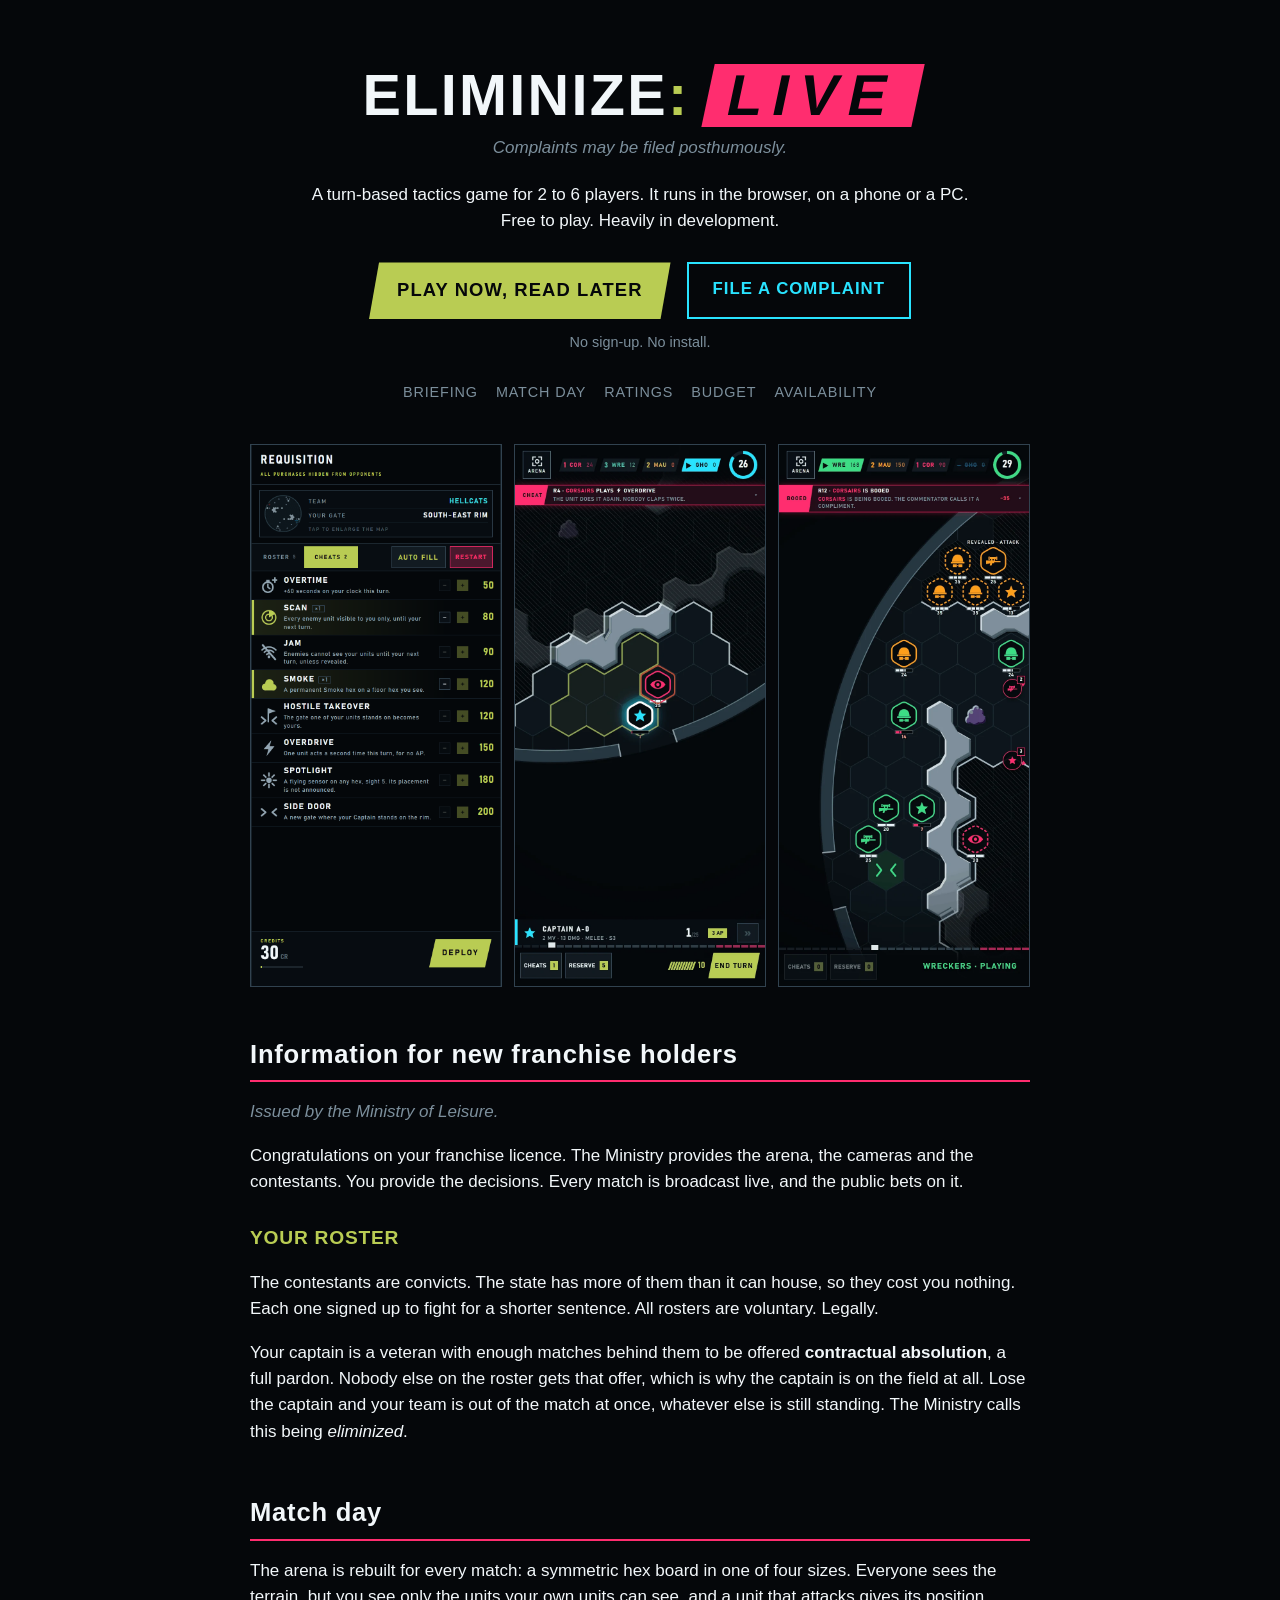
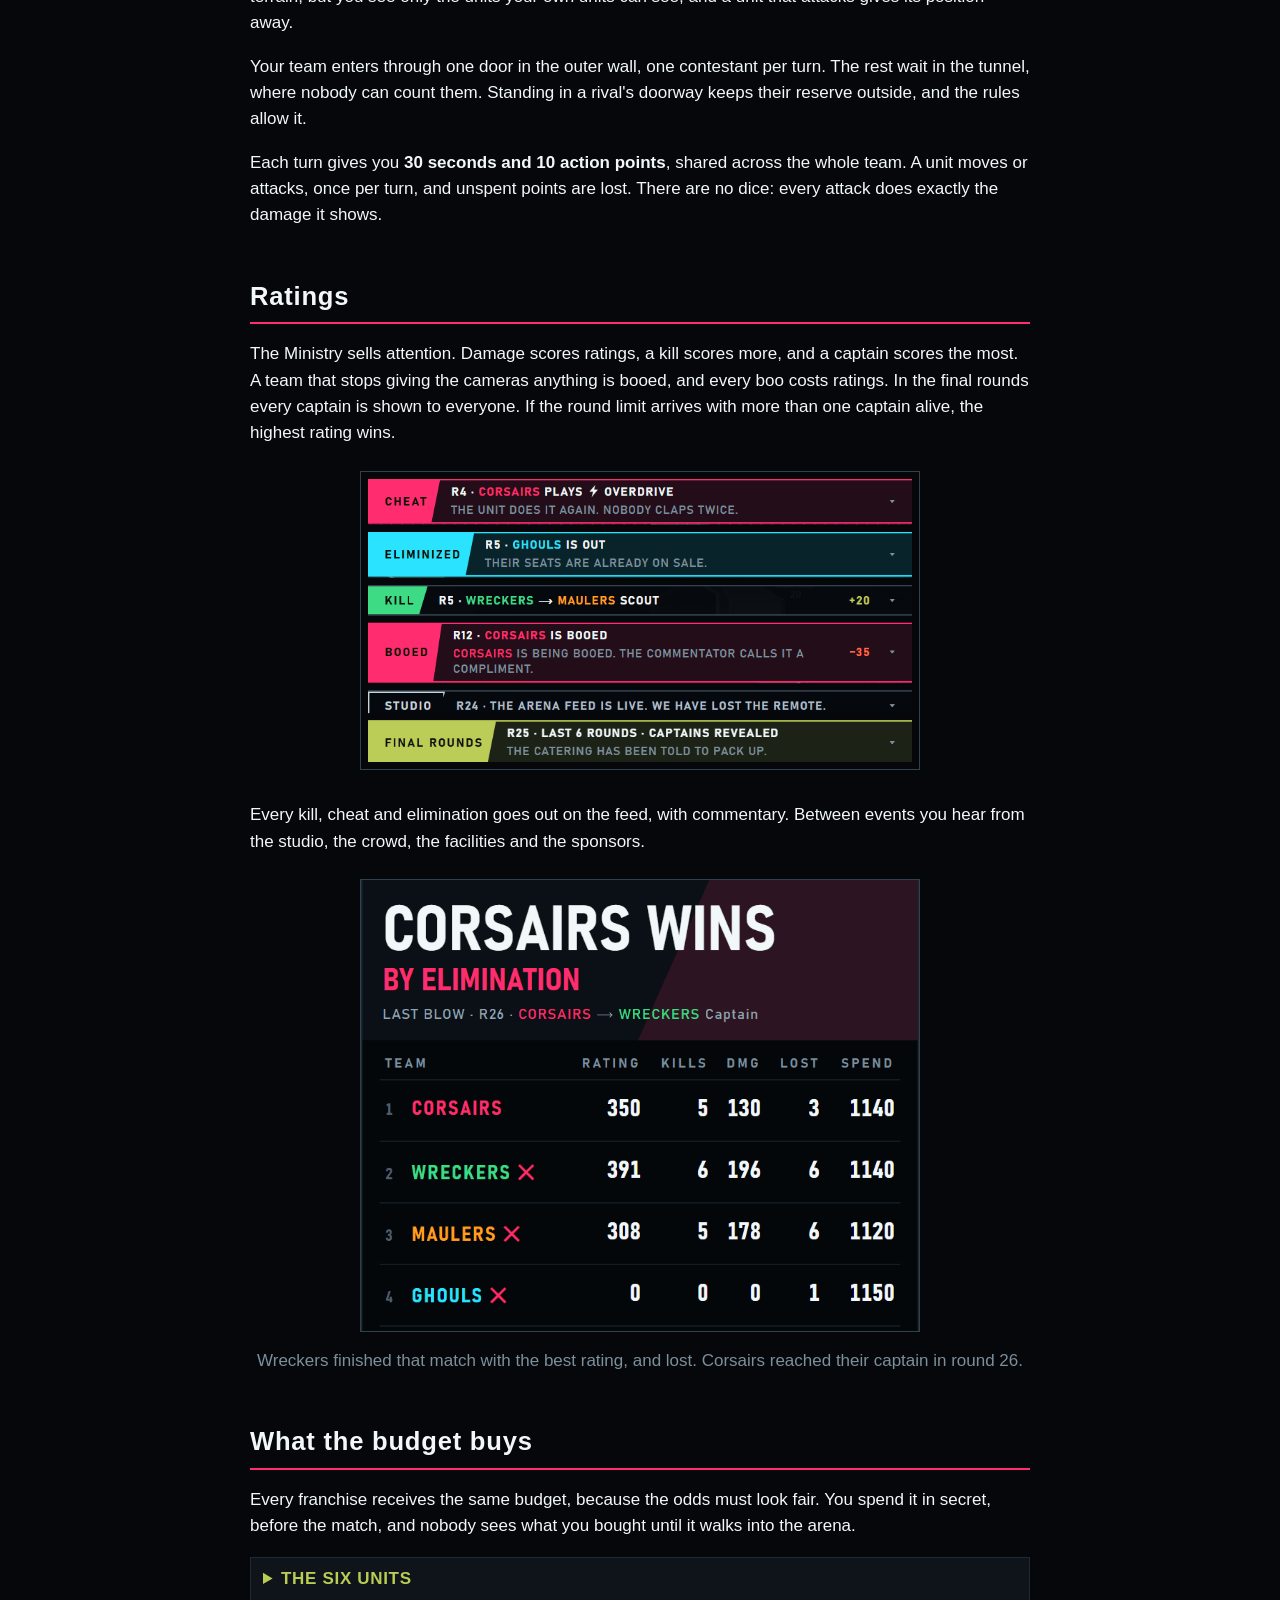
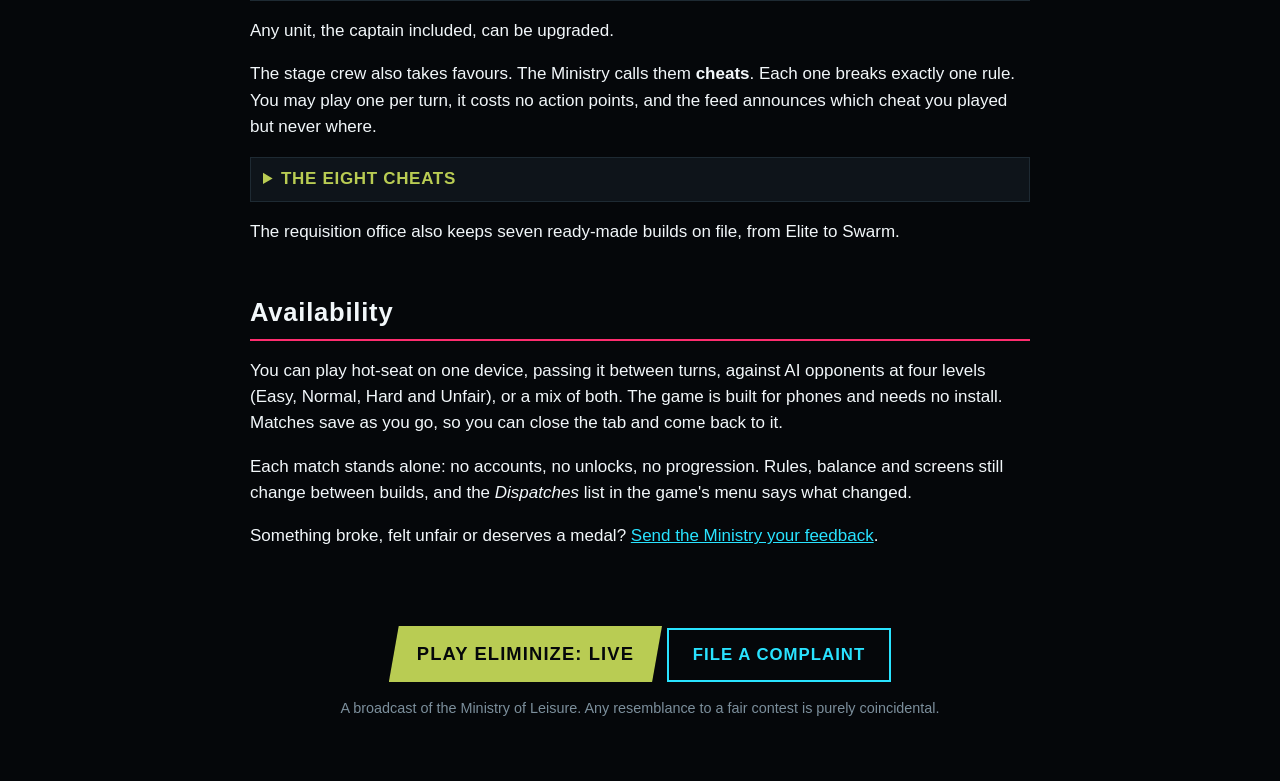
==== index.html @ 6b51dd23 "Feedback: button at the top and bottom, hide the form title, calmer emoji Co-Authored-By: Claude Son" ====
<!doctype html>
<html lang="en">
<head>
  <meta charset="utf-8">
  <meta name="viewport" content="width=device-width, initial-scale=1">
  <title>ELIMINIZE: LIVE — turn-based tactics in the browser</title>
  <meta name="description" content="A free turn-based tactics game for 2 to 6 players. Secret rosters, exact damage, 30-second turns. Hunt the enemy captain before yours is found. Plays in the browser, on a phone or a PC.">
  <meta name="theme-color" content="#05070a">
  <link rel="canonical" href="https://eliminize.github.io/">
  <link rel="icon" href="assets/avatar.svg" type="image/svg+xml">
  <link rel="icon" href="assets/avatar.png" type="image/png">
  <link rel="apple-touch-icon" href="assets/avatar.png">
  <meta property="og:type" content="website">
  <meta property="og:site_name" content="ELIMINIZE: LIVE">
  <meta property="og:title" content="ELIMINIZE: LIVE">
  <meta property="og:description" content="Turn-based tactics for 2 to 6 players. Secret rosters, exact damage, 30-second turns. Complaints may be filed posthumously.">
  <meta property="og:url" content="https://eliminize.github.io/">
  <meta property="og:image" content="https://eliminize.github.io/assets/social.png">
  <meta property="og:image:width" content="1200">
  <meta property="og:image:height" content="630">
  <meta property="og:image:alt" content="ELIMINIZE: LIVE, with two phone screenshots of a match">
  <meta name="twitter:card" content="summary_large_image">
  <link rel="stylesheet" href="style.css">
</head>
<body>

<header class="hero">
  <h1>ELIMINIZE<span class="acid">:</span> <span class="live">LIVE</span></h1>
  <p class="motto">Complaints may be filed posthumously.</p>
  <p class="lead">A turn-based tactics game for 2 to 6 players. It runs in the browser, on a phone or a PC.<br>
    Free to play. Heavily in development.</p>
  <div class="actions">
    <a class="play" href="https://fiack.no/eliminize/">Play now, read later</a>
    <a class="feedback" href="https://tally.so/r/bZWMv6" data-tally-open="bZWMv6" data-tally-hide-title="1" data-tally-emoji-text="📋" data-tally-emoji-animation="wiggle">File a complaint</a>
  </div>
  <p class="note">No sign-up. No install.</p>
  <nav aria-label="Sections">
    <a href="#roster">Briefing</a>
    <a href="#match-day">Match day</a>
    <a href="#ratings">Ratings</a>
    <a href="#budget">Budget</a>
    <a href="#availability">Availability</a>
  </nav>

  <div class="shots">
    <img src="assets/requisition.webp" alt="Requisition: the eight cheats and their prices" width="260" height="563" loading="lazy">
    <img src="assets/captain.webp" alt="A captain at 1 HP beside an enemy Scout that has just been given a second action" width="260" height="563" loading="lazy">
    <img src="assets/fight.webp" alt="Three teams fighting around a wall while the feed announces a boo" width="260" height="563" loading="lazy">
  </div>
</header>

<main>

<section id="roster">
  <h2>Information for new franchise holders</h2>
  <p class="issuer">Issued by the Ministry of Leisure.</p>

  <p>Congratulations on your franchise licence. The Ministry provides the arena, the cameras and the
    contestants. You provide the decisions. Every match is broadcast live, and the public bets on it.</p>

  <h3>Your roster</h3>
  <p>The contestants are convicts. The state has more of them than it can house, so they cost you nothing.
    Each one signed up to fight for a shorter sentence. All rosters are voluntary. Legally.</p>
  <p>Your captain is a veteran with enough matches behind them to be offered <strong>contractual
    absolution</strong>, a full pardon. Nobody else on the roster gets that offer, which is why the captain
    is on the field at all. Lose the captain and your team is out of the match at once, whatever else is
    still standing. The Ministry calls this being <em>eliminized</em>.</p>
</section>

<section id="match-day">
  <h2>Match day</h2>
  <p>The arena is rebuilt for every match: a symmetric hex board in one of four sizes. Everyone sees the
    terrain, but you see only the units your own units can see, and a unit that attacks gives its position
    away.</p>
  <p>Your team enters through one door in the outer wall, one contestant per turn. The rest wait in the
    tunnel, where nobody can count them. Standing in a rival's doorway keeps their reserve outside, and the
    rules allow it.</p>
  <p>Each turn gives you <strong>30 seconds and 10 action points</strong>, shared across the whole team.
    A unit moves or attacks, once per turn, and unspent points are lost. There are no dice: every attack
    does exactly the damage it shows.</p>
</section>

<section id="ratings">
  <h2>Ratings</h2>
  <p>The Ministry sells attention. Damage scores ratings, a kill scores more, and a captain scores the most.
    A team that stops giving the cameras anything is booed, and every boo costs ratings.
    In the final rounds every captain is shown to everyone. If the round limit arrives with more than one
    captain alive, the highest rating wins.</p>
  <figure>
    <img src="assets/feed.webp" alt="The match feed: a cheat, an elimination, a kill, a boo, a studio line and the final rounds" width="560" height="298" loading="lazy">
  </figure>
  <p>Every kill, cheat and elimination goes out on the feed, with commentary. Between events you hear from
    the studio, the crowd, the facilities and the sponsors.</p>
  <figure>
    <img src="assets/results.webp" alt="Results: Corsairs win by elimination with fewer ratings than Wreckers" width="560" height="452" loading="lazy">
    <figcaption>Wreckers finished that match with the best rating, and lost. Corsairs reached their captain in round 26.</figcaption>
  </figure>
</section>

<section id="budget">
  <h2>What the budget buys</h2>
  <p>Every franchise receives the same budget, because the odds must look fair. You spend it in secret,
    before the match, and nobody sees what you bought until it walks into the arena.</p>
  <details>
    <summary>The six units</summary>
  <table>
    <thead><tr><th>Unit</th><th>On file</th></tr></thead>
    <tbody>
      <tr><td>Scout</td><td>Fast and far-sighted. Cheap eyes.</td></tr>
      <tr><td>Trooper</td><td>The standard issue. Shoots at medium range.</td></tr>
      <tr><td>Brute</td><td>Tough and slow, nearly blind, charges into a strike.</td></tr>
      <tr><td>Sniper</td><td>Shoots further than it sees. Someone else spots the target.</td></tr>
      <tr><td>Mortar</td><td>Marks a hex in plain view and shells it next turn, with splash. Fires blind.</td></tr>
      <tr><td>Captain</td><td>Included, mandatory, fragile. Bites back in melee.</td></tr>
    </tbody>
  </table>
  </details>
  <p>Any unit, the captain included, can be upgraded.</p>

  <p>The stage crew also takes favours. The Ministry calls them <strong>cheats</strong>. Each one breaks
    exactly one rule. You may play one per turn, it costs no action points, and the feed announces which
    cheat you played but never where.</p>
  <details>
    <summary>The eight cheats</summary>
  <table>
    <thead><tr><th>Cheat</th><th>Effect</th></tr></thead>
    <tbody>
      <tr><td>Overtime</td><td>Additional time on your clock this turn.</td></tr>
      <tr><td>Scan</td><td>You see every enemy unit until your next turn.</td></tr>
      <tr><td>Jam</td><td>Enemies cannot see your units until your next turn, unless revealed.</td></tr>
      <tr><td>Smoke</td><td>A permanent smoke hex on any floor hex you can see.</td></tr>
      <tr><td>Hostile Takeover</td><td>The gate one of your units stands on becomes yours.</td></tr>
      <tr><td>Overdrive</td><td>One unit acts a second time this turn, for free.</td></tr>
      <tr><td>Spotlight</td><td>A flying sensor on any hex. Nobody is told where.</td></tr>
      <tr><td>Side Door</td><td>A new gate wherever your captain stands on the rim.</td></tr>
    </tbody>
  </table>
  </details>
  <p>The requisition office also keeps seven ready-made builds on file, from Elite to Swarm.</p>
</section>

<section id="availability">
  <h2>Availability</h2>
  <p>You can play hot-seat on one device, passing it between turns, against AI opponents at four levels
    (Easy, Normal, Hard and Unfair), or a mix of both. The game is built for phones and needs no install.
    Matches save as you go, so you can close the tab and come back to it.</p>
  <p>Each match stands alone: no accounts, no unlocks, no progression. Rules, balance and screens still
    change between builds, and the <em>Dispatches</em> list in the game's menu says what changed.</p>
  <p>Something broke, felt unfair or deserves a medal? <a href="https://tally.so/r/bZWMv6" data-tally-open="bZWMv6" data-tally-hide-title="1" data-tally-emoji-text="📋" data-tally-emoji-animation="wiggle">Send the Ministry your feedback</a>.</p>
</section>

</main>

<footer>
  <a class="play" href="https://fiack.no/eliminize/">Play ELIMINIZE: LIVE</a>
  <a class="feedback" href="https://tally.so/r/bZWMv6" data-tally-open="bZWMv6" data-tally-hide-title="1" data-tally-emoji-text="📋" data-tally-emoji-animation="wiggle">File a complaint</a>
  <p class="small">A broadcast of the Ministry of Leisure. Any resemblance to a fair contest is purely coincidental.</p>
</footer>

<script async src="https://tally.so/widgets/embed.js"></script>

</body>
</html>
---- style.css ----
/* Palette and type follow the game's own, so the site and the arena look like one broadcast. */

:root {
  --bg: #05070a;
  --panel: #0e141a;
  --line: #1e2a33;
  --line2: #31424f;
  --ink: #f2f7fa;
  --dim: #7c8f9c;
  --acid: #b9cc53;
  --hot: #ff2d6f;
  --cyan: #29e3ff;
  color-scheme: dark;
}

* {
  box-sizing: border-box;
}

html {
  -webkit-text-size-adjust: 100%;
  background: var(--bg);
}

body {
  margin: 0;
  min-height: 100vh;
  background:
    radial-gradient(1000px 460px at 18% -10%, #12202b 0%, transparent 72%) no-repeat,
    var(--bg);
  color: var(--ink);
  font-family: Bahnschrift, 'DIN Alternate', 'Roboto Condensed', 'Arial Narrow', ui-sans-serif, sans-serif;
  font-size: 1.0625rem;
  line-height: 1.55;
  -webkit-font-smoothing: antialiased;
}

a {
  color: var(--cyan);
}

.acid {
  color: var(--acid);
}

.hero,
main,
footer {
  max-width: 820px;
  margin: 0 auto;
  padding: 0 20px;
}

.hero {
  text-align: center;
  padding-top: 48px;
}

h1 {
  margin: 16px 0 4px;
  font-size: clamp(2.2rem, 8vw, 3.6rem);
  letter-spacing: 0.04em;
  line-height: 1.1;
}

.live {
  display: inline-block;
  padding: 0 0.35em;
  background: var(--hot);
  color: var(--bg);
  letter-spacing: 0.18em;
  transform: skewX(-12deg);
}

.motto,
.issuer {
  color: var(--dim);
  font-style: italic;
}

.motto {
  margin-top: 8px;
}

.lead {
  margin: 20px auto 28px;
}

.play {
  display: inline-block;
  padding: 14px 28px;
  background: var(--acid);
  color: var(--bg);
  font-weight: 700;
  font-size: 1.15rem;
  letter-spacing: 0.06em;
  text-decoration: none;
  text-transform: uppercase;
  clip-path: polygon(10px 0, 100% 0, calc(100% - 10px) 100%, 0 100%);
}

.play:hover,
.play:focus-visible {
  background: var(--ink);
}

.actions {
  display: flex;
  flex-wrap: wrap;
  justify-content: center;
  gap: 12px 16px;
}

.feedback {
  display: inline-block;
  padding: 12px 24px;
  border: 2px solid var(--cyan);
  color: var(--cyan);
  font-weight: 700;
  font-size: 1.05rem;
  letter-spacing: 0.06em;
  text-decoration: none;
  text-transform: uppercase;
}

.feedback:hover,
.feedback:focus-visible {
  background: var(--cyan);
  color: var(--bg);
}

footer .feedback {
  margin-top: 14px;
}

.note {
  margin: 12px 0 0;
  color: var(--dim);
  font-size: 0.9rem;
}

nav {
  display: flex;
  flex-wrap: wrap;
  justify-content: center;
  gap: 4px 18px;
  margin-top: 28px;
  font-size: 0.9rem;
  letter-spacing: 0.06em;
  text-transform: uppercase;
}

nav a {
  color: var(--dim);
  text-decoration: none;
}

nav a:hover,
nav a:focus-visible {
  color: var(--cyan);
}

.shots {
  display: flex;
  flex-wrap: wrap;
  justify-content: center;
  gap: 12px;
  margin: 40px 0 8px;
}

.shots img {
  width: min(260px, calc((100% - 24px) / 3));
  min-width: 200px;
  height: auto;
  border: 1px solid var(--line2);
}

@media (max-width: 660px) {
  .shots img {
    width: min(320px, 100%);
  }
}

section {
  margin-top: 48px;
  scroll-margin-top: 16px;
}

html {
  scroll-behavior: smooth;
}

details {
  margin: 12px 0;
}

summary {
  padding: 8px 12px;
  background: var(--panel);
  border: 1px solid var(--line);
  color: var(--acid);
  font-weight: 700;
  letter-spacing: 0.04em;
  text-transform: uppercase;
  cursor: pointer;
}

summary:hover,
summary:focus-visible {
  border-color: var(--line2);
}

details[open] summary {
  border-bottom-color: var(--line2);
}

details table {
  margin: 0;
}

h2 {
  margin: 0 0 4px;
  padding-bottom: 6px;
  border-bottom: 2px solid var(--hot);
  font-size: 1.6rem;
  letter-spacing: 0.03em;
}

h3 {
  margin: 28px 0 8px;
  color: var(--acid);
  font-size: 1.2rem;
  letter-spacing: 0.04em;
  text-transform: uppercase;
}

table {
  width: 100%;
  border-collapse: collapse;
  margin: 12px 0;
  background: var(--panel);
}

th,
td {
  padding: 8px 12px;
  border: 1px solid var(--line);
  text-align: left;
  vertical-align: top;
}

th {
  color: var(--dim);
  font-weight: 400;
  text-transform: uppercase;
  letter-spacing: 0.06em;
  font-size: 0.85rem;
}

td:first-child {
  white-space: nowrap;
  font-weight: 700;
}

@media (max-width: 480px) {
  td:first-child {
    white-space: normal;
  }
}

figure {
  margin: 24px 0;
  text-align: center;
}

figure img {
  max-width: 100%;
  height: auto;
  border: 1px solid var(--line2);
}

figcaption {
  margin-top: 8px;
  color: var(--dim);
}

footer {
  margin-top: 64px;
  padding-bottom: 48px;
  text-align: center;
}

.small {
  color: var(--dim);
  font-size: 0.9rem;
}
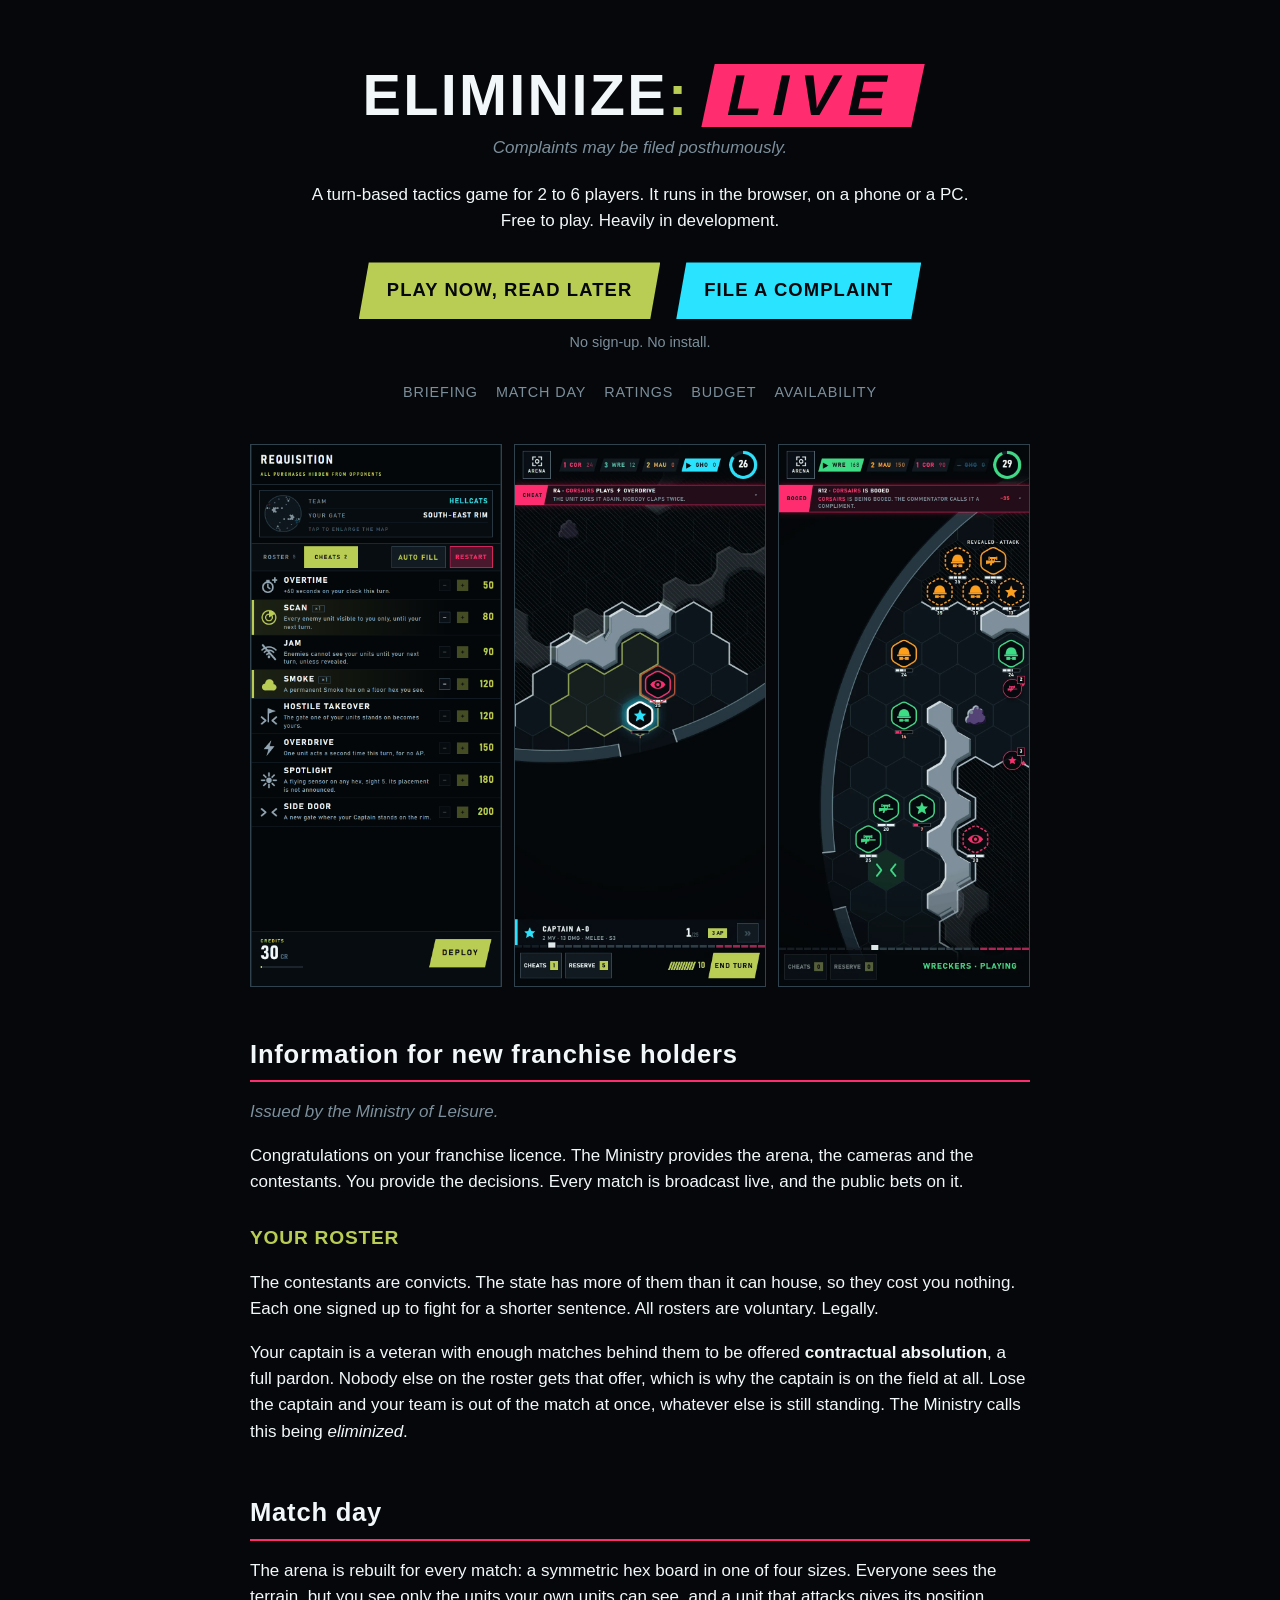
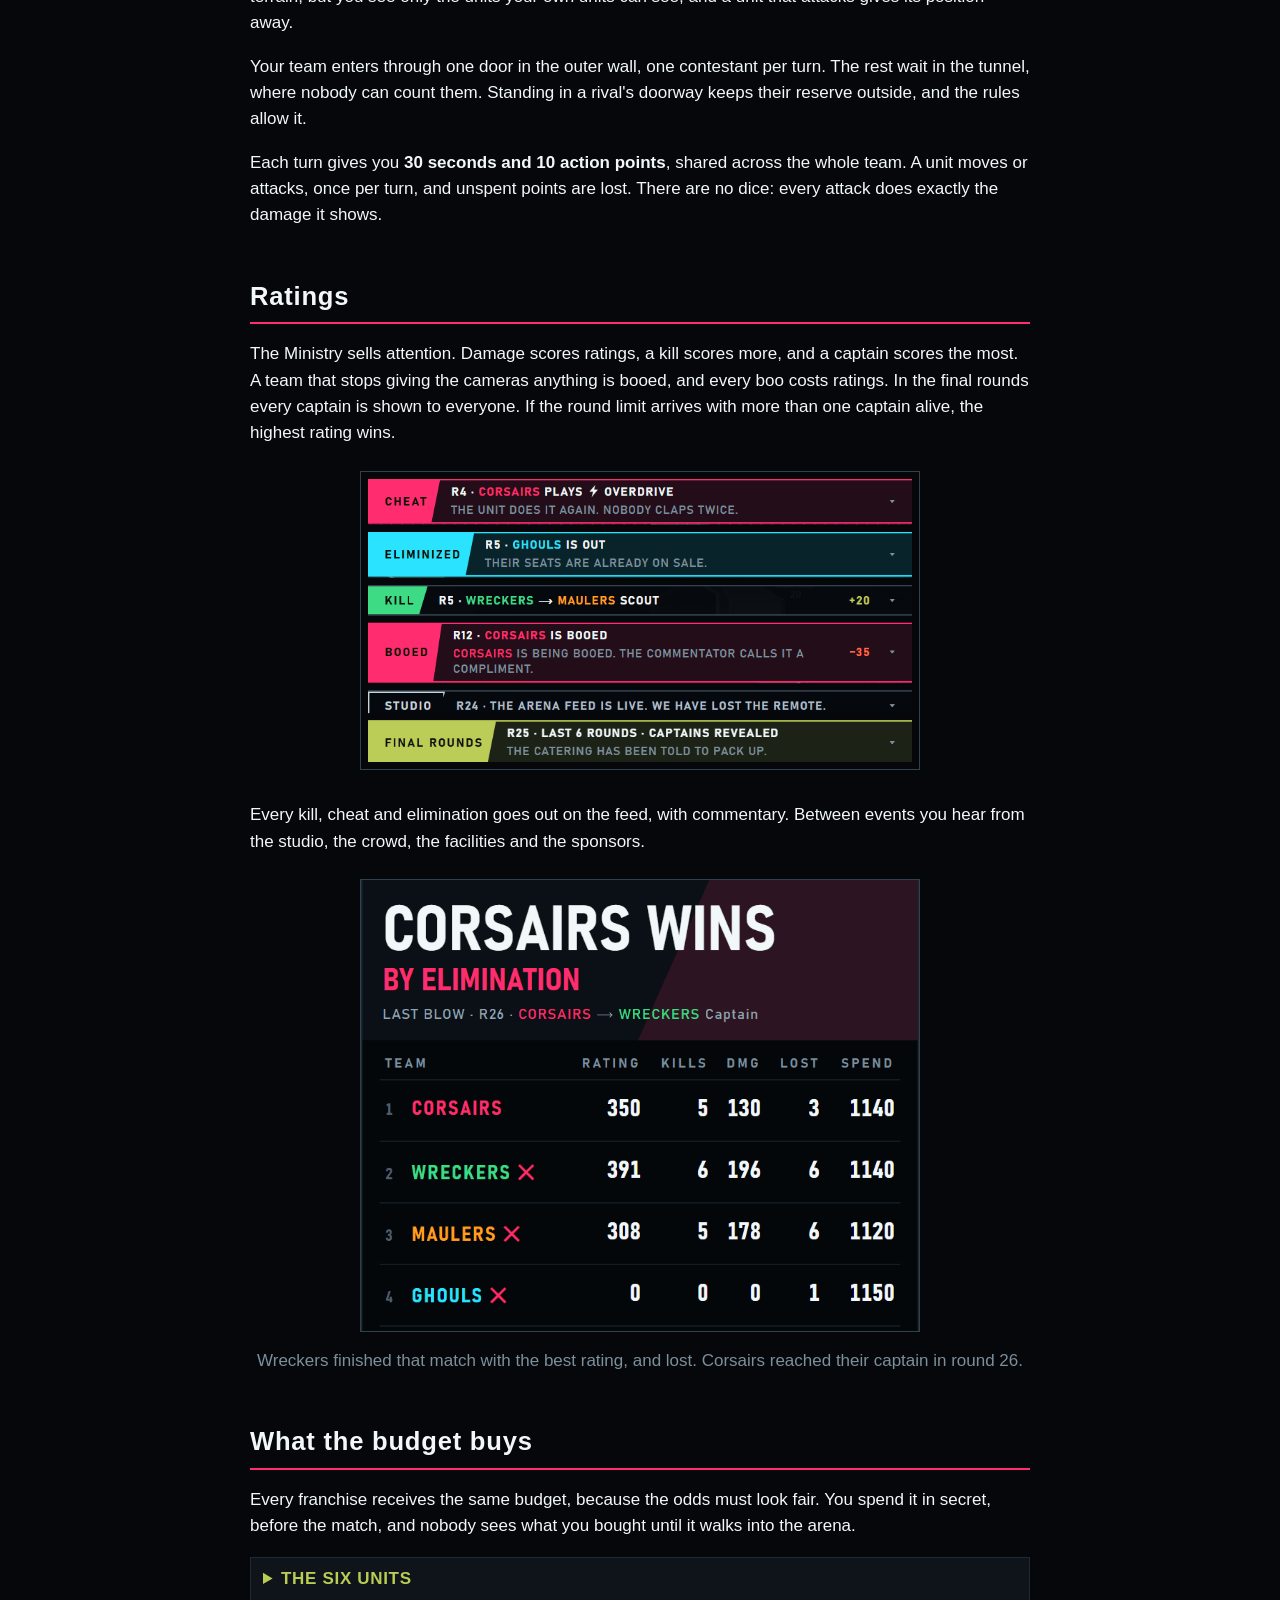
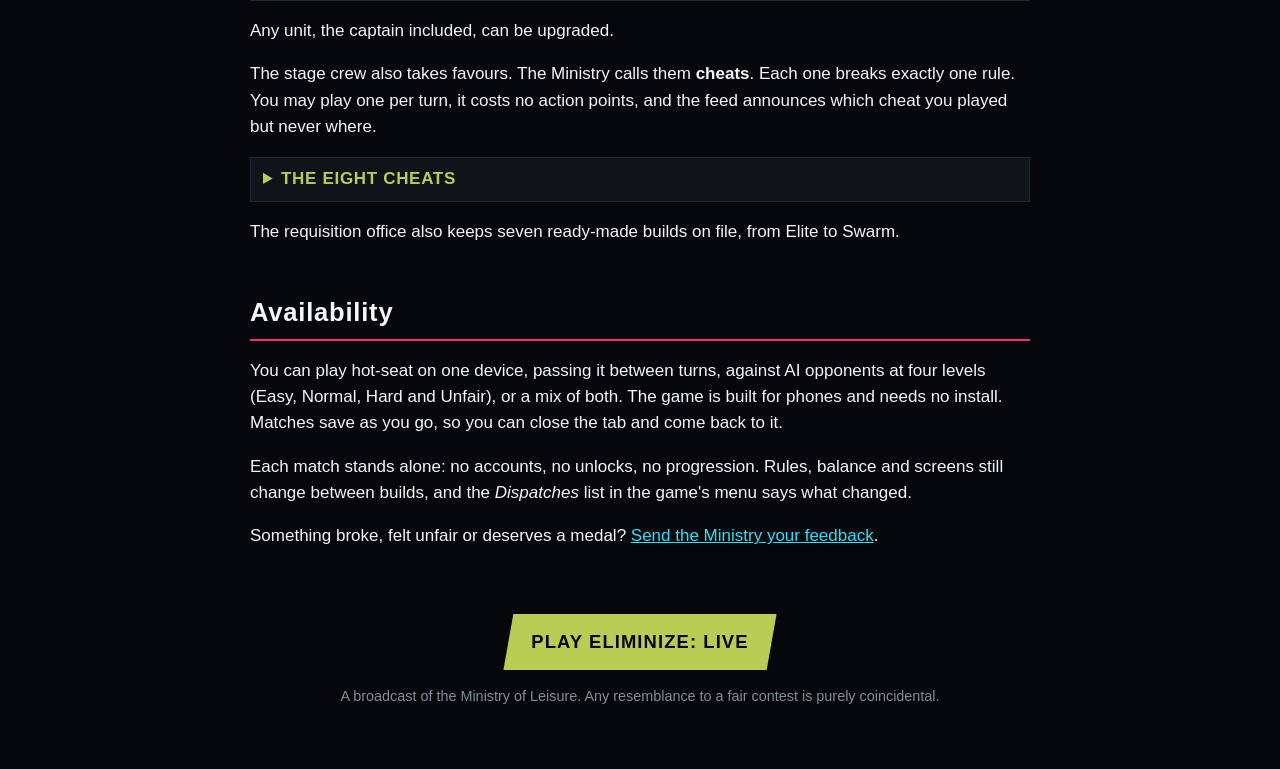
==== commit c7e956e3: "Feedback: slanted button at the top only, no emoji Co-Authored-By: Claude Sonnet 5.5 <noreply@anthro" ====
--- a/index.html
+++ b/index.html
@@ -31,7 +31,7 @@
     Free to play. Heavily in development.</p>
   <div class="actions">
     <a class="play" href="https://fiack.no/eliminize/">Play now, read later</a>
-    <a class="feedback" href="https://tally.so/r/bZWMv6" data-tally-open="bZWMv6" data-tally-hide-title="1" data-tally-emoji-text="📋" data-tally-emoji-animation="wiggle">File a complaint</a>
+    <a class="feedback" href="https://tally.so/r/bZWMv6" data-tally-open="bZWMv6" data-tally-hide-title="1">File a complaint</a>
   </div>
   <p class="note">No sign-up. No install.</p>
   <nav aria-label="Sections">
@@ -146,14 +146,13 @@
     Matches save as you go, so you can close the tab and come back to it.</p>
   <p>Each match stands alone: no accounts, no unlocks, no progression. Rules, balance and screens still
     change between builds, and the <em>Dispatches</em> list in the game's menu says what changed.</p>
-  <p>Something broke, felt unfair or deserves a medal? <a href="https://tally.so/r/bZWMv6" data-tally-open="bZWMv6" data-tally-hide-title="1" data-tally-emoji-text="📋" data-tally-emoji-animation="wiggle">Send the Ministry your feedback</a>.</p>
+  <p>Something broke, felt unfair or deserves a medal? <a href="https://tally.so/r/bZWMv6" data-tally-open="bZWMv6" data-tally-hide-title="1">Send the Ministry your feedback</a>.</p>
 </section>
 
 </main>
 
 <footer>
   <a class="play" href="https://fiack.no/eliminize/">Play ELIMINIZE: LIVE</a>
-  <a class="feedback" href="https://tally.so/r/bZWMv6" data-tally-open="bZWMv6" data-tally-hide-title="1" data-tally-emoji-text="📋" data-tally-emoji-animation="wiggle">File a complaint</a>
   <p class="small">A broadcast of the Ministry of Leisure. Any resemblance to a fair contest is purely coincidental.</p>
 </footer>
 
--- a/style.css
+++ b/style.css
@@ -113,24 +113,20 @@
 
 .feedback {
   display: inline-block;
-  padding: 12px 24px;
-  border: 2px solid var(--cyan);
-  color: var(--cyan);
-  font-weight: 700;
-  font-size: 1.05rem;
+  padding: 14px 28px;
+  background: var(--cyan);
+  color: var(--bg);
+  font-weight: 700;
+  font-size: 1.15rem;
   letter-spacing: 0.06em;
   text-decoration: none;
   text-transform: uppercase;
+  clip-path: polygon(10px 0, 100% 0, calc(100% - 10px) 100%, 0 100%);
 }
 
 .feedback:hover,
 .feedback:focus-visible {
-  background: var(--cyan);
-  color: var(--bg);
-}
-
-footer .feedback {
-  margin-top: 14px;
+  background: var(--ink);
 }
 
 .note {
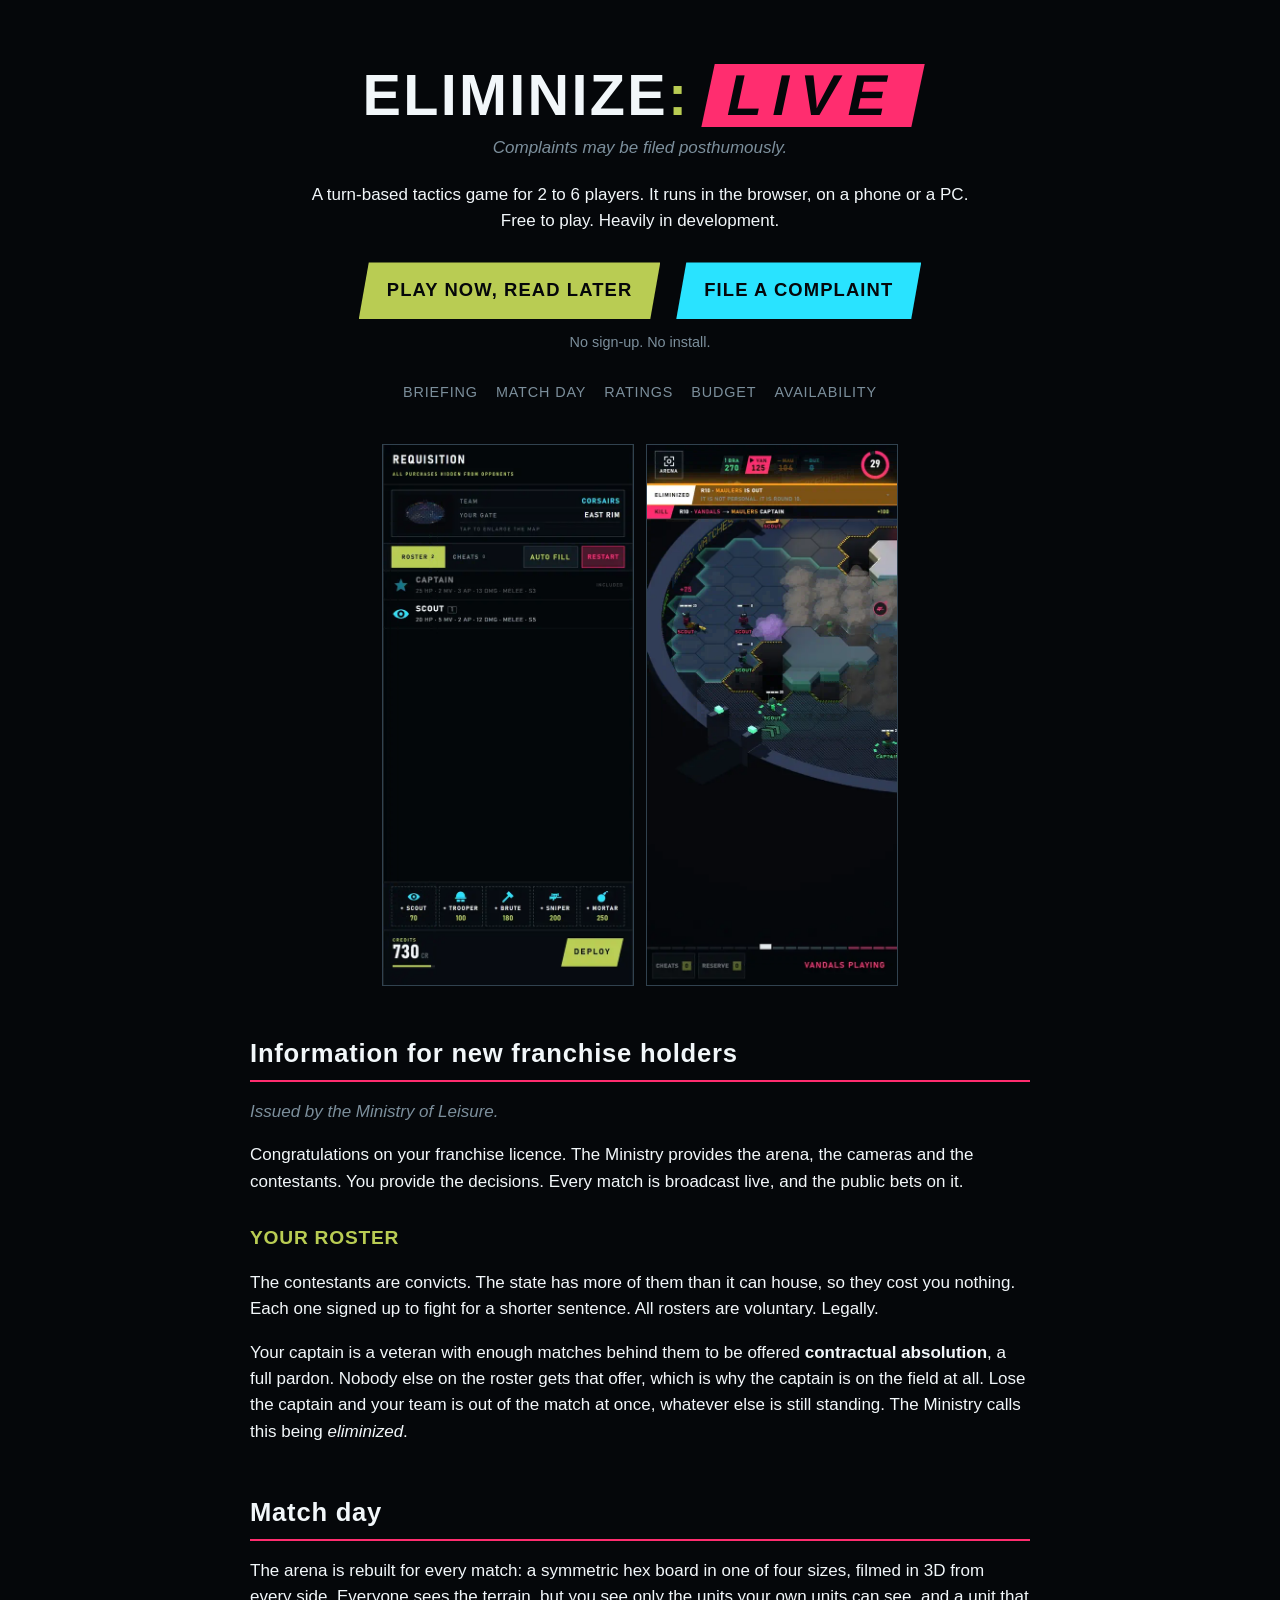
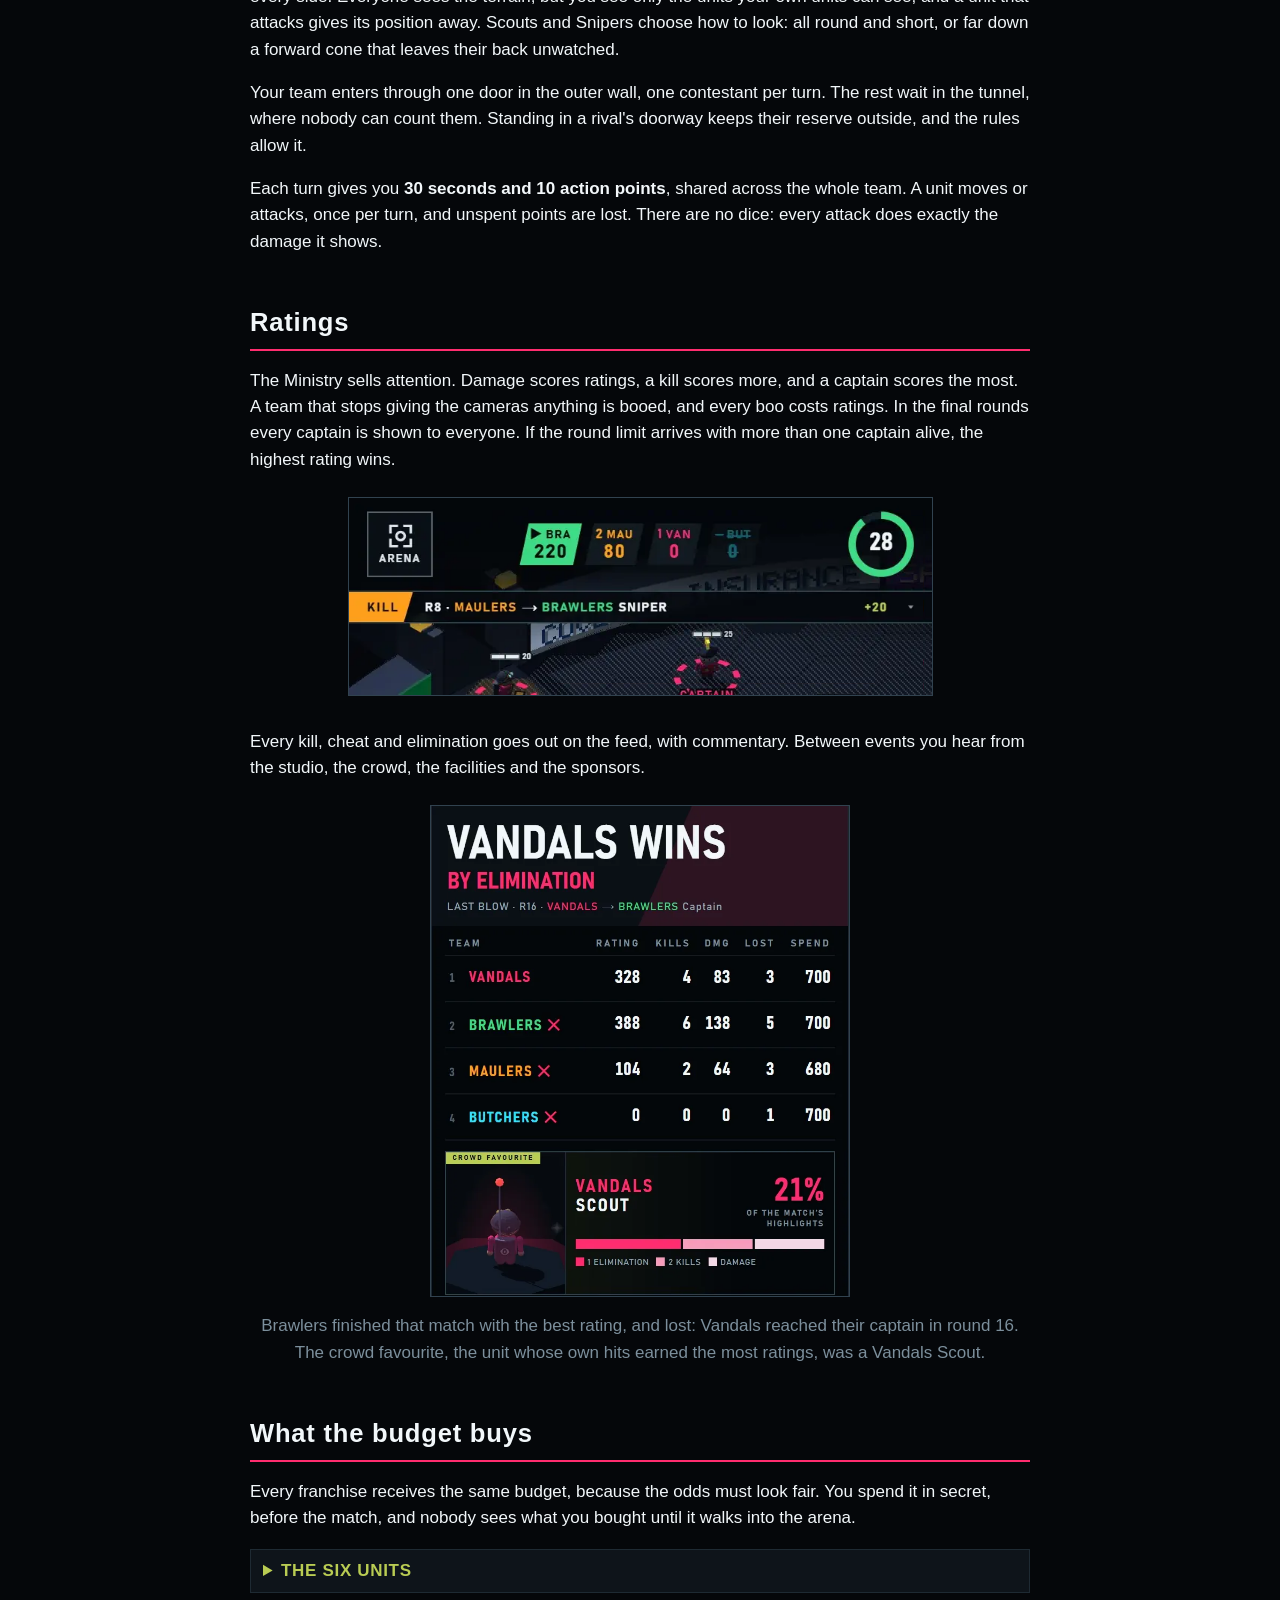
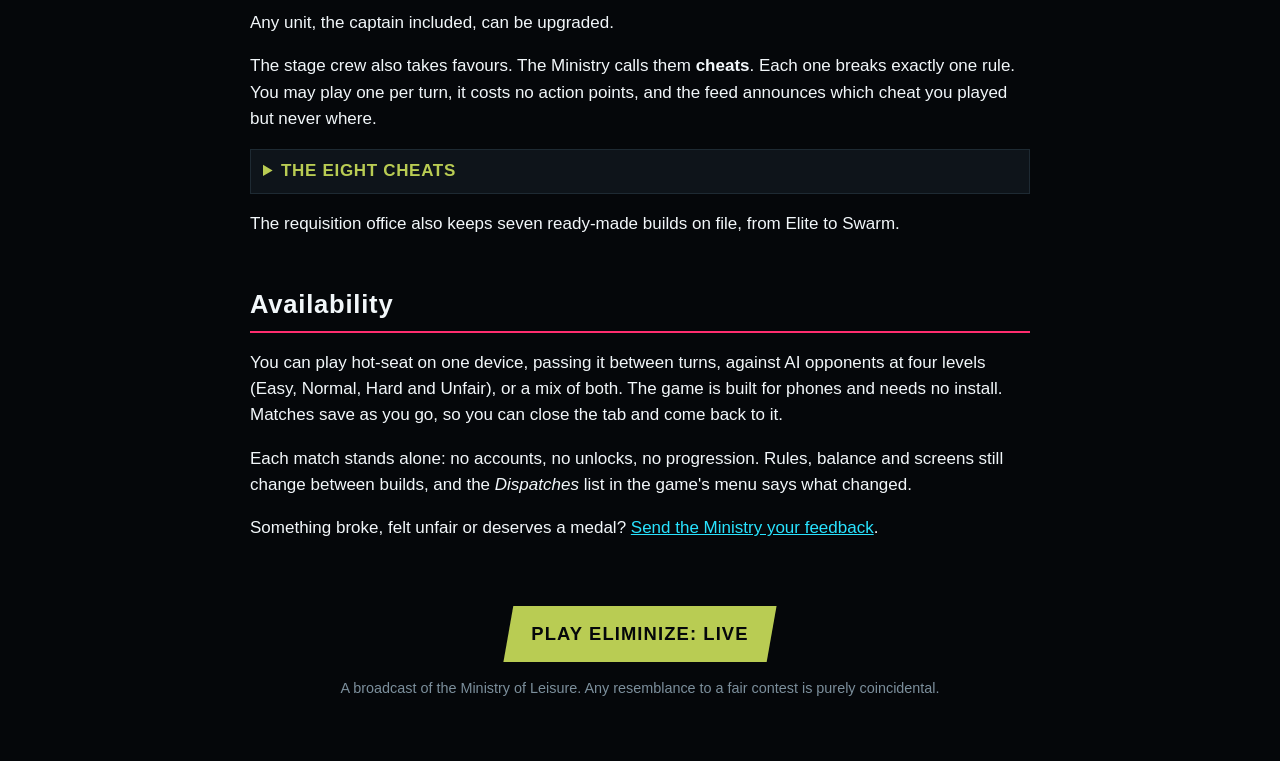
==== commit 5b4deb76: "The site shows the 3D arena Match day says the arena is filmed in 3D and how Scouts and Snipers look" ====
--- a/index.html
+++ b/index.html
@@ -18,7 +18,7 @@
   <meta property="og:image" content="https://eliminize.github.io/assets/social.png">
   <meta property="og:image:width" content="1200">
   <meta property="og:image:height" content="630">
-  <meta property="og:image:alt" content="ELIMINIZE: LIVE, with two phone screenshots of a match">
+  <meta property="og:image:alt" content="ELIMINIZE: LIVE, with two phone screenshots of a match in the 3D arena">
   <meta name="twitter:card" content="summary_large_image">
   <link rel="stylesheet" href="style.css">
 </head>
@@ -31,7 +31,7 @@
     Free to play. Heavily in development.</p>
   <div class="actions">
     <a class="play" href="https://fiack.no/eliminize/">Play now, read later</a>
-    <a class="feedback" href="https://tally.so/r/bZWMv6" data-tally-open="bZWMv6" data-tally-hide-title="1">File a complaint</a>
+    <a class="feedback" href="https://tally.so/r/bZWMv6" data-tally-open="bZWMv6" data-tally-hide-title="1" data-tally-params='{"origin": "embed"}'>File a complaint</a>
   </div>
   <p class="note">No sign-up. No install.</p>
   <nav aria-label="Sections">
@@ -43,9 +43,8 @@
   </nav>
 
   <div class="shots">
-    <img src="assets/requisition.webp" alt="Requisition: the eight cheats and their prices" width="260" height="563" loading="lazy">
-    <img src="assets/captain.webp" alt="A captain at 1 HP beside an enemy Scout that has just been given a second action" width="260" height="563" loading="lazy">
-    <img src="assets/fight.webp" alt="Three teams fighting around a wall while the feed announces a boo" width="260" height="563" loading="lazy">
+    <img src="assets/requisition.webp" alt="" width="260" height="563">
+    <img src="assets/fight.webp" alt="" width="260" height="563">
   </div>
 </header>
 
@@ -69,9 +68,10 @@
 
 <section id="match-day">
   <h2>Match day</h2>
-  <p>The arena is rebuilt for every match: a symmetric hex board in one of four sizes. Everyone sees the
-    terrain, but you see only the units your own units can see, and a unit that attacks gives its position
-    away.</p>
+  <p>The arena is rebuilt for every match: a symmetric hex board in one of four sizes, filmed in 3D from
+    every side. Everyone sees the terrain, but you see only the units your own units can see, and a unit
+    that attacks gives its position away. Scouts and Snipers choose how to look: all round and short, or
+    far down a forward cone that leaves their back unwatched.</p>
   <p>Your team enters through one door in the outer wall, one contestant per turn. The rest wait in the
     tunnel, where nobody can count them. Standing in a rival's doorway keeps their reserve outside, and the
     rules allow it.</p>
@@ -87,13 +87,13 @@
     In the final rounds every captain is shown to everyone. If the round limit arrives with more than one
     captain alive, the highest rating wins.</p>
   <figure>
-    <img src="assets/feed.webp" alt="The match feed: a cheat, an elimination, a kill, a boo, a studio line and the final rounds" width="560" height="298" loading="lazy">
+    <img src="assets/ratings.webp" alt="" width="585" height="198" loading="lazy">
   </figure>
   <p>Every kill, cheat and elimination goes out on the feed, with commentary. Between events you hear from
     the studio, the crowd, the facilities and the sponsors.</p>
   <figure>
-    <img src="assets/results.webp" alt="Results: Corsairs win by elimination with fewer ratings than Wreckers" width="560" height="452" loading="lazy">
-    <figcaption>Wreckers finished that match with the best rating, and lost. Corsairs reached their captain in round 26.</figcaption>
+    <img src="assets/results.webp" alt="" width="420" height="492" loading="lazy">
+    <figcaption>Brawlers finished that match with the best rating, and lost: Vandals reached their captain in round 16. The crowd favourite, the unit whose own hits earned the most ratings, was a Vandals Scout.</figcaption>
   </figure>
 </section>
 
@@ -146,7 +146,7 @@
     Matches save as you go, so you can close the tab and come back to it.</p>
   <p>Each match stands alone: no accounts, no unlocks, no progression. Rules, balance and screens still
     change between builds, and the <em>Dispatches</em> list in the game's menu says what changed.</p>
-  <p>Something broke, felt unfair or deserves a medal? <a href="https://tally.so/r/bZWMv6" data-tally-open="bZWMv6" data-tally-hide-title="1">Send the Ministry your feedback</a>.</p>
+  <p>Something broke, felt unfair or deserves a medal? <a href="https://tally.so/r/bZWMv6" data-tally-open="bZWMv6" data-tally-hide-title="1" data-tally-params='{"origin": "embed"}'>Send the Ministry your feedback</a>.</p>
 </section>
 
 </main>
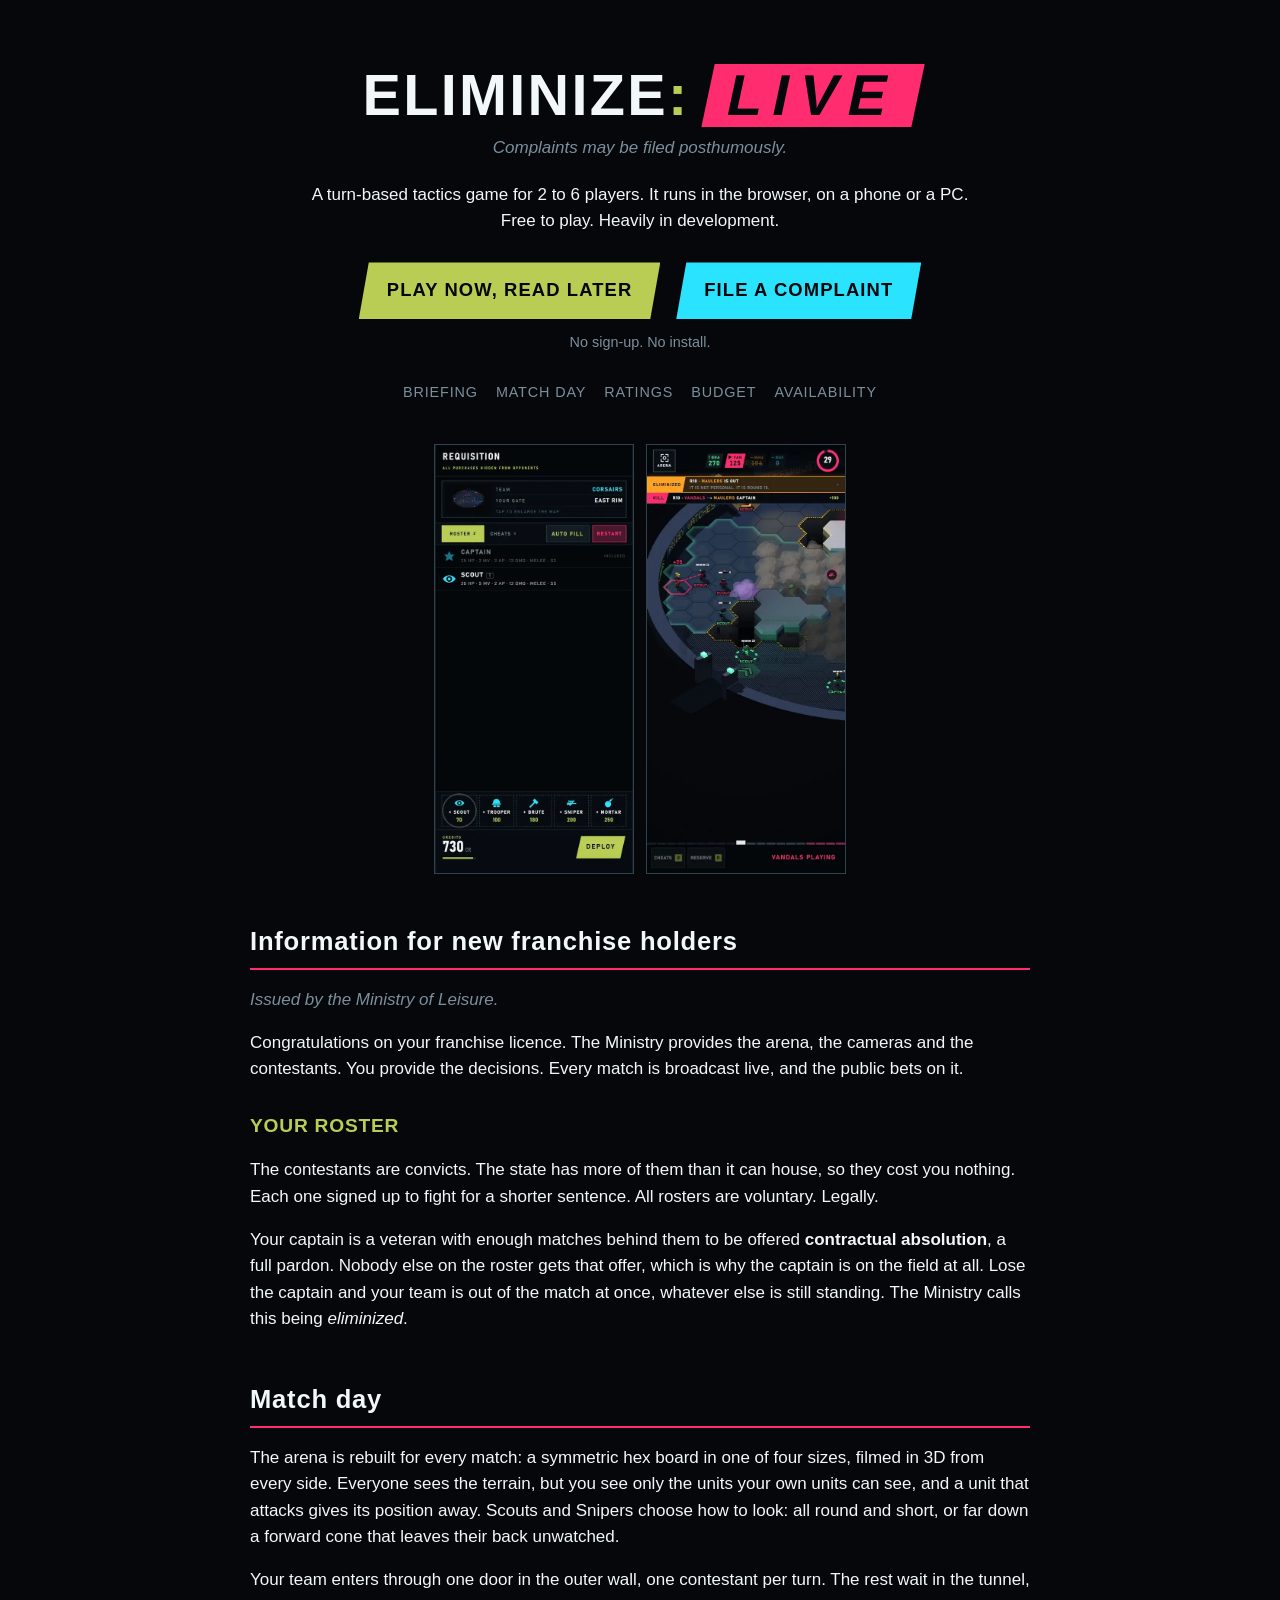
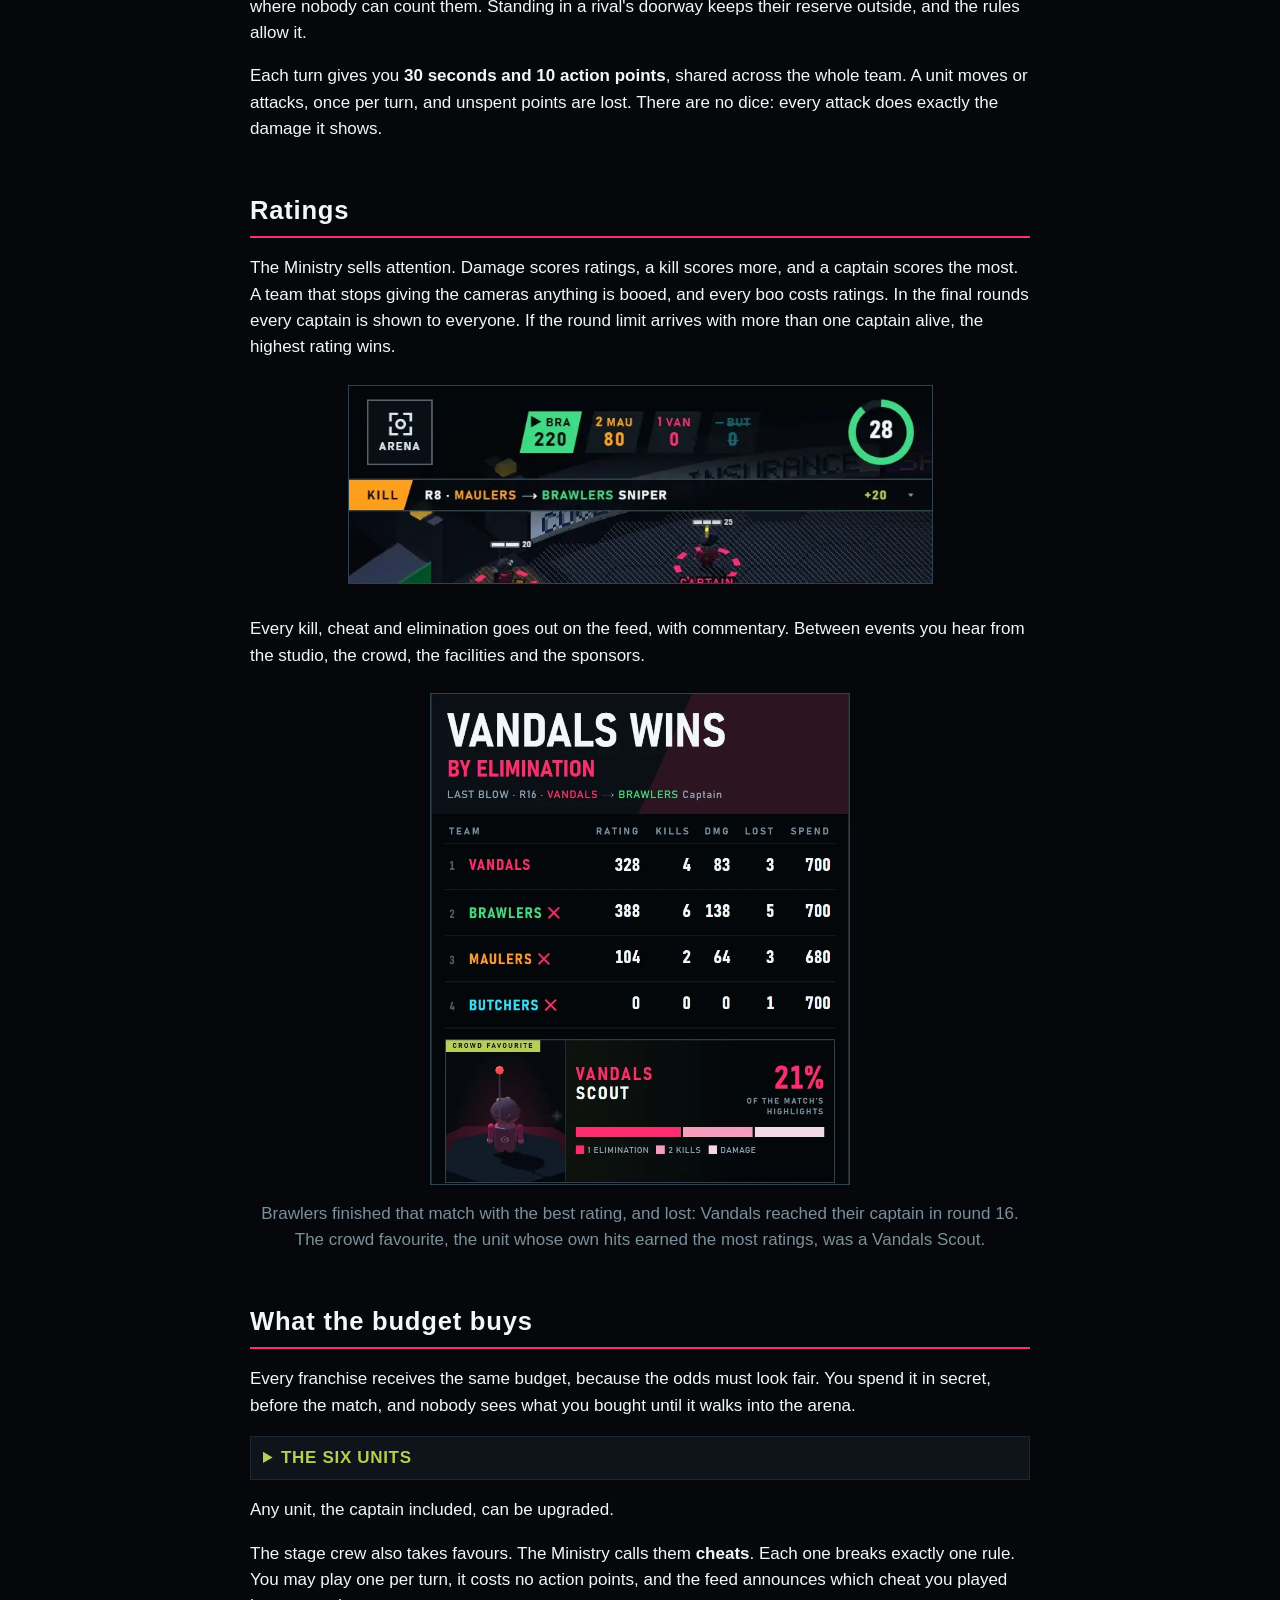
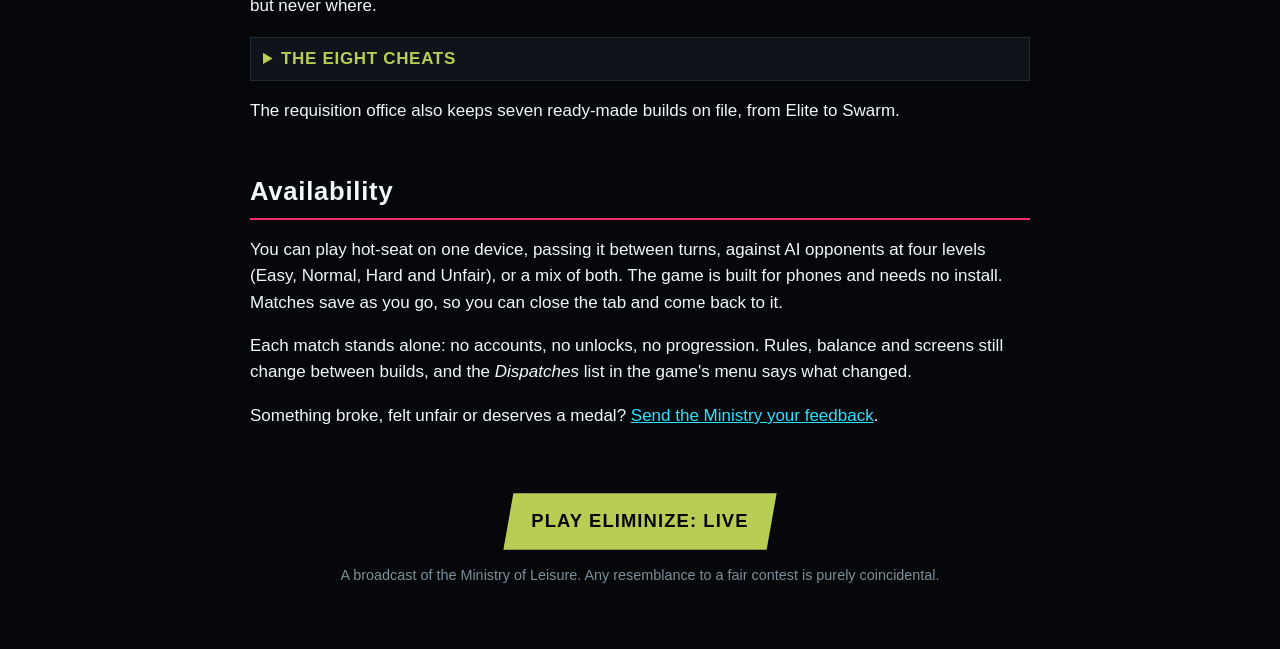
==== commit beabf43c: "Header clips side by side on phones, 200 px wide at most Co-Authored-By: Claude Opus 5.5 <noreply@an" ====
--- a/index.html
+++ b/index.html
@@ -43,8 +43,8 @@
   </nav>
 
   <div class="shots">
-    <img src="assets/requisition.webp" alt="" width="260" height="563">
-    <img src="assets/fight.webp" alt="" width="260" height="563">
+    <img src="assets/requisition.webp" alt="" width="200" height="433">
+    <img src="assets/fight.webp" alt="" width="200" height="433">
   </div>
 </header>
 
--- a/style.css
+++ b/style.css
@@ -165,16 +165,9 @@
 }
 
 .shots img {
-  width: min(260px, calc((100% - 24px) / 3));
-  min-width: 200px;
+  width: min(200px, calc((100% - 12px) / 2));
   height: auto;
   border: 1px solid var(--line2);
-}
-
-@media (max-width: 660px) {
-  .shots img {
-    width: min(320px, 100%);
-  }
 }
 
 section {
